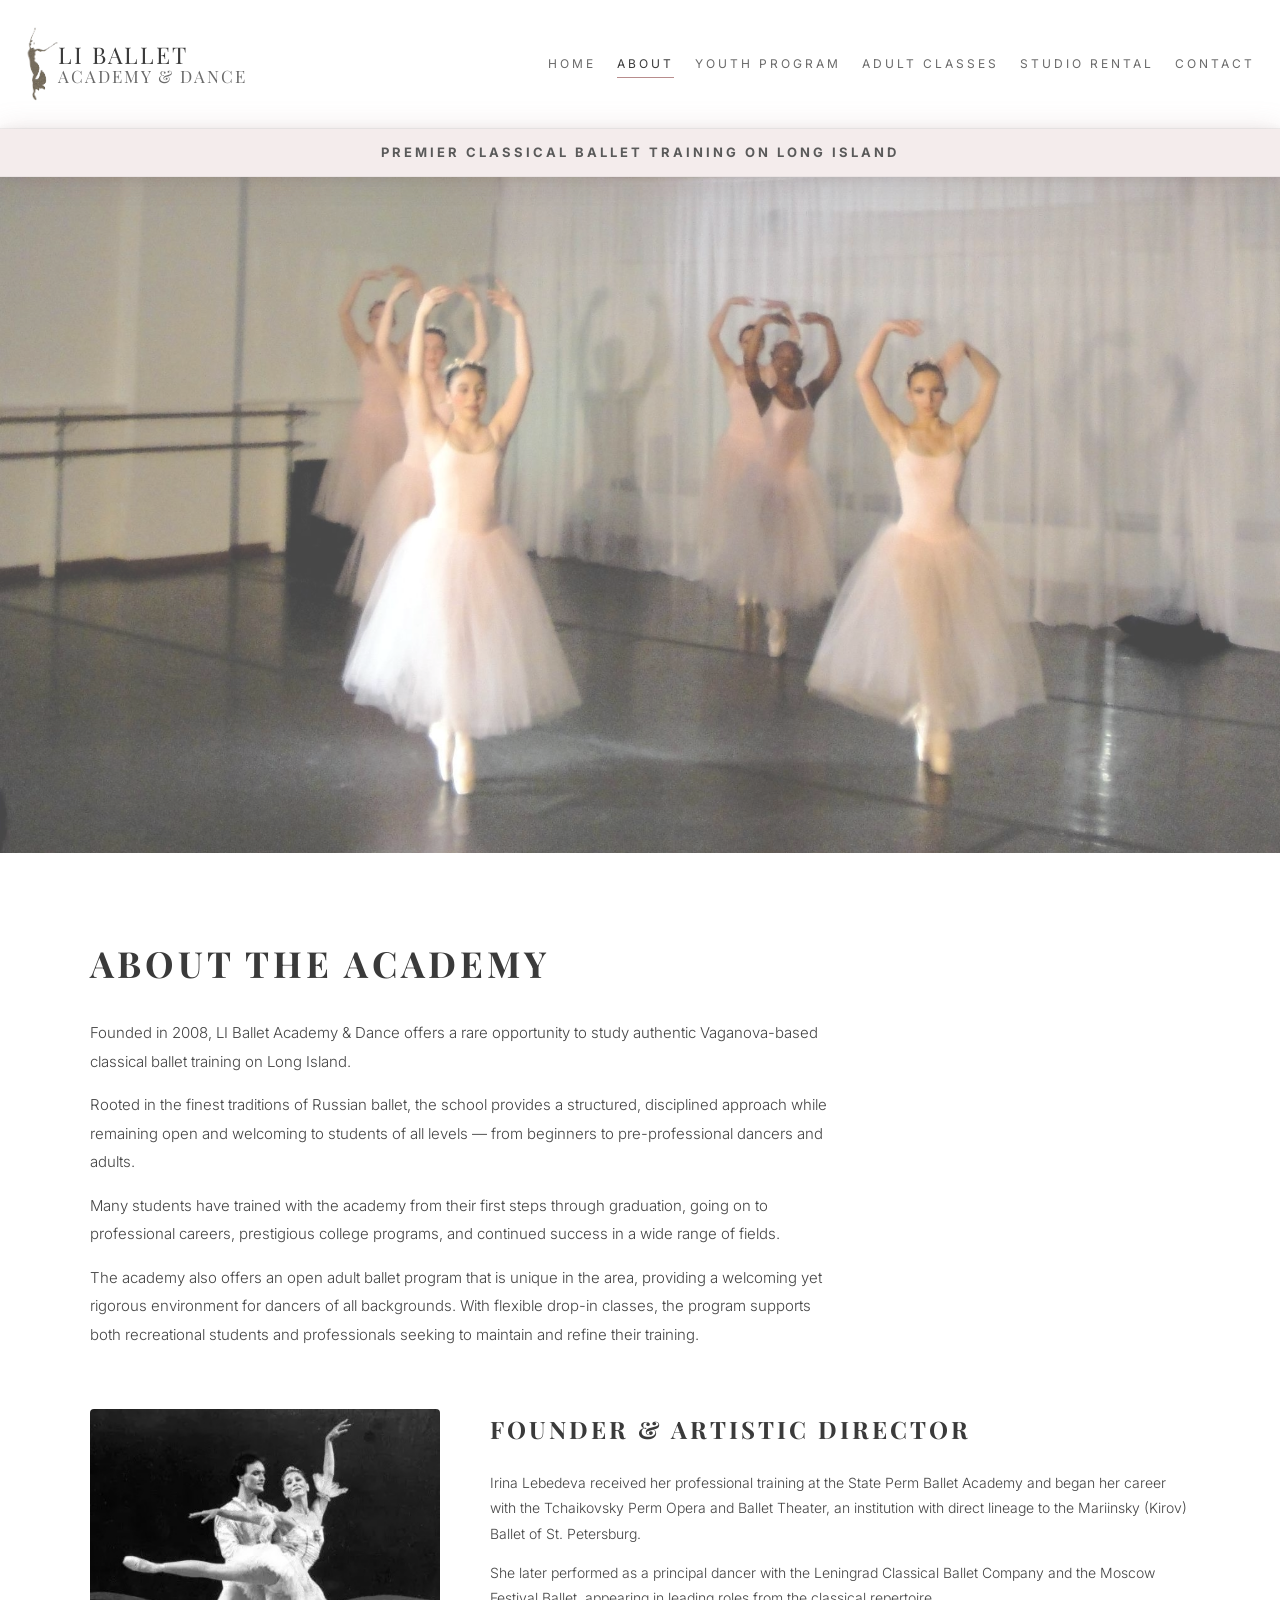
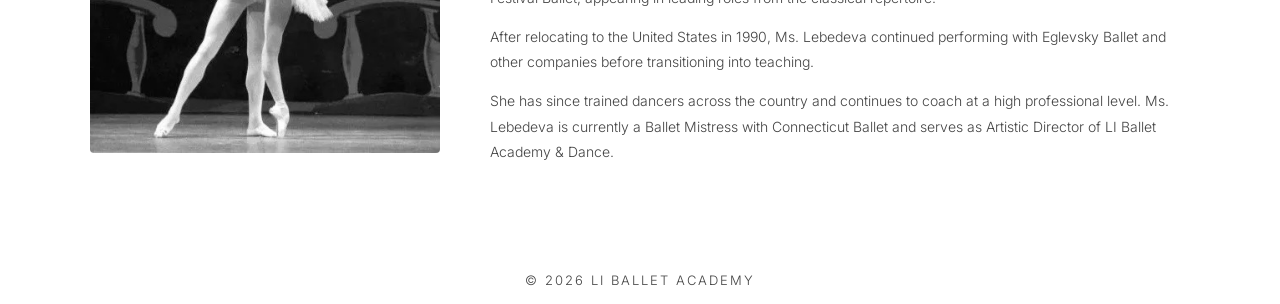
==== about.html @ c04a4043 "Add files via upload" ====
<!DOCTYPE html>
<html lang="en">
<head>
  <meta charset="UTF-8">
  <title>LI Ballet Academy</title>
  <link rel="stylesheet" href="styles.css">

  <link href="https://fonts.googleapis.com/css2?family=Playfair+Display:wght@400;500&family=Inter:wght@300;400;500&display=swap" rel="stylesheet">
</head>

<body>

<header class="main-header">
  <div class="container header-inner">
    
    <div class="header-left">
      <img src="logo2.png" alt="Logo">
      <!-- <span class="site-title">LI Ballet Academy & Dance</span> -->
      <div class="header-left">

      <div class="site-title">
      <span class="line-1">LI Ballet</span>
      <span class="line-2">Academy & Dance</span>
    </div>
</div>
    </div>

    <div class="header-right">
      <a href="index.html" >Home</a>
      <a href="about.html" class="active">About</a>
      <a href="classes.html">Youth Program</a>
      <a href="adults.html">Adult Classes</a>
      <a href="rental.html">Studio Rental</a>
      <a href="contact.html">Contact</a>
    </div>

  </div>
</header>

<section class="info-bar">
  <p>Premier Classical Ballet Training on Long Island</p>
</section>

<section class="hero-image">
  <img src="students3.jpg" alt="LI Ballet Academy">
</section>


<section class="about-section">
  <div class="container">

    <!-- INTRO -->
    <div class="about-intro">
      <h1>About the Academy</h1>

      <p>
        Founded in 2008, LI Ballet Academy & Dance offers a rare opportunity to study
        authentic Vaganova-based classical ballet training on Long Island.
      </p>

      <p>
        Rooted in the finest traditions of Russian ballet, the school provides a structured,
        disciplined approach while remaining open and welcoming to students of all levels —
        from beginners to pre-professional dancers and adults.
      </p>

      <p>
        Many students have trained with the academy from their first steps through graduation,
        going on to professional careers, prestigious college programs, and continued success
        in a wide range of fields.
      </p>

      <p>
        The academy also offers an open adult ballet program that is unique in the area,
        providing a welcoming yet rigorous environment for dancers of all backgrounds.
        With flexible drop-in classes, the program supports both recreational students
        and professionals seeking to maintain and refine their training.
      </p>


    </div>

   

    <!-- FOUNDER -->
    <div class="about-founder">

      <!-- IMAGE FIRST (your request) -->
      <div class="founder-image">
        <img src="Irina2.jpeg" alt="Irina Lebedeva">
      </div>

      <!-- TEXT -->
      <div class="founder-text">
        <h2>Founder & Artistic Director</h2>

        <p>
          Irina Lebedeva received her professional training at the State Perm Ballet Academy
          and began her career with the Tchaikovsky Perm Opera and Ballet Theater, an institution
          with direct lineage to the Mariinsky (Kirov) Ballet of St. Petersburg.
        </p>

        <p>
          She later performed as a principal dancer with the Leningrad Classical Ballet Company
          and the Moscow Festival Ballet, appearing in leading roles from the classical repertoire.
        </p>

        <p>
          After relocating to the United States in 1990, Ms. Lebedeva continued performing with
          Eglevsky Ballet and other companies before transitioning into teaching.
        </p>

        <p>
          She has since trained dancers across the country and continues to coach at a high
          professional level. Ms. Lebedeva is currently a Ballet Mistress with Connecticut Ballet
          and serves as Artistic Director of LI Ballet Academy & Dance.
        </p>
      </div>

    </div>

  </div>
</section>

<footer>
  <p>© 2026 LI Ballet Academy</p>
</footer>

</body>
</html>
---- styles.css ----
/* RESET */
* {
  margin: 0;
  padding: 0;
  box-sizing: border-box;
}

/* BASE */
body {
  font-family: 'Inter', sans-serif;
  background: #ffffff;
  color: #111;
  line-height: 1.7;
}

/* CONTAINER */
.container {
  max-width: 1100px;
  margin: 0 auto;
  padding: 0 0px;
}

/* ================= HEADER ================= */

.main-header {
  width: 100%;
  background: #ffffff;

  border-bottom: 1px solid rgba(0,0,0,0.05);

  box-shadow:
    0 2px 6px rgba(0,0,0,0.03),
    0 8px 20px rgba(0,0,0,0.04);
}

.main-header .container {
  max-width: 100%;
  margin: 0;
}


.header-inner {
  display: flex;
  align-items: center;
  justify-content: space-between;

  /* padding: 16px 16px; */
  padding: 25px 25px;
}

/* LEFT SIDE (logo + title) */
.header-left {
  display: flex;
  align-items: center;
  gap: 0px;
}

.header-left img {
  height: 100px;
  width: auto;
  display: block;
}

.site-title {
  font-family: 'Playfair Display', serif;
  font-size: 24px;
  letter-spacing: 2px;
  text-transform: uppercase;
  color: #3a3a3a;
}

/* RIGHT SIDE (nav links) */
.header-right {
  display: flex;
  gap: 10px;
}

.header-right a {
  text-decoration: none;
  color: #6a6a6a;

  font-size: 12px;
  letter-spacing: 3px;
  text-transform: uppercase;

  position: relative;
  transition: color 0.25s ease;
}

/* underline effect */
.header-right a::after {
  content: "";
  position: absolute;
  left: 0;
  bottom: -4px;

  width: 0%;
  height: 1px;
  background: #b88c8c;

  transition: width 0.3s ease;
}

.header-right a:hover {
  color: #3a3a3a;
}

.header-right a:hover::after {
  width: 100%;
}

.header-right a.active {
  color: #3a3a3a;
}

.header-right a.active::after {
  width: 100%;
}

/* HEADER LEFT (logo + text) */
.header-left {
  display: flex;
  align-items: center;
  gap: 0px;
}

/* LOGO IMAGE */
.header-left img {
  height: 78px;   /* skinny + elegant */
  width: 33px;
  display: block;

  opacity: 0.9;   /* softens it */
  transition: opacity 0.3s ease, transform 0.3s ease;
}

/* subtle hover polish */
.header-left img:hover {
  opacity: 1;
  transform: scale(1.03);
}

/* TITLE
.site-title {
  font-family: 'Playfair Display', serif;
  font-size: 20px;
  letter-spacing: 2px;
  text-transform: uppercase;
  color: #3a3a3a;
} */

/* TITLE WRAPPER */
.site-title {
  display: flex;
  flex-direction: column;
  line-height: 1.1;
}

/* TOP LINE */
.site-title .line-1 {
  font-family: 'Playfair Display', serif;
  font-size: 23px;
  letter-spacing: 2px;
  text-transform: uppercase;
  color: #3a3a3a;
}

/* BOTTOM LINE */
.site-title .line-2 {
  font-family: 'Playfair Display', serif;
  font-size: 17px;
  letter-spacing: 2px;
  text-transform: uppercase;
  color: #6a6a6a;
}
/* ================= INFO BAR ================= */

/* .info-bar {
  width: 100%;
  background: #f4ecec;
  text-align: center;
  padding: 15px 25px;

  border-bottom: 1px solid rgba(0,0,0,0.04);
} */


/* .info-bar {
  width: 100%;
  background: #f4ecec;
  text-align: center;
  padding: 10px 20px;

  border-bottom: 1px solid rgba(0,0,0,0.04);

  box-shadow:
    0 2px 8px rgba(0,0,0,0.06),
    0 0 18px rgba(184, 140, 140, 0.15);

  position: relative;
  z-index: 10;
} */

.info-bar {
  width: 100%;
  background: #f4ecec;
  text-align: center;
  padding: 12px 20px;

  border-bottom: 1px solid rgba(0,0,0,0.04);

  /* enhanced glow + lift */
  box-shadow:
    0 2px 10px rgba(0,0,0,0.07),
    0 0 28px rgba(184, 140, 140, 0.22),
    0 10px 30px rgba(0,0,0,0.04);

  position: relative;
  z-index: 10;
}



.info-bar p {
  font-size: 13px;
  letter-spacing: 3px;
  text-transform: uppercase;
  color: #5a5a5a;
  font-weight: bolder;
}

/* ================= NAV ================= */

.main-nav {
  width: 100%;
  background: #ffffff;

  margin-top: -5px;
  border-top: 1px solid rgba(0,0,0,0.03);

  box-shadow:
    0 2px 6px rgba(0,0,0,0.03),
    0 12px 30px rgba(0,0,0,0.05);
}

/* NAV ROW */
.header-right {
  display: flex;
  justify-content: center;
  gap: 21px;
}
  /* display: flex;
  justify-content: center;
  gap: 50px;
  padding: 16px 16px;
} */


/* NAV LINKS */
.nav-inner a {
  position: relative;
  text-decoration: none;
  color: #6a6a6a;

  font-size: 13px;
  letter-spacing: 3px;
  text-transform: uppercase;

  transition: color 0.25s ease;
}

/* underline */
.nav-inner a::after {
  content: "";
  position: absolute;
  left: 0;
  bottom: -4px;

  width: 0%;
  height: 1px;
  background: #b88c8c;

  transition: width 0.3s ease;
}

.nav-inner a:hover {
  color: #2f2f2f;
}

.nav-inner a:hover::after {
  width: 100%;
}

.nav-inner a.active {
  color: #000;
}

.nav-inner a.active::after {
  width: 100%;
}

/* ================= HERO ================= */

.hero-image {
  width: 100%;
  position: relative; /* ✅ FIX: required for overlays */
  background-color: #f4ecec;
}

.hero-image img {
  width: 100%;
  height: auto;
  display: block;
}

/* 🚨 FIXED OVERLAY (no more half-dark bug) */
/* If you don't want overlay, you can delete this block safely */
.hero-image::after {
  content: "";
  position: absolute;
  top: 0;
  left: 0;
  width: 100%;
  height: 100%;

  background: rgba(255, 255, 255, 0.28); /* subtle only */
  pointer-events: none;
}

/* ================= SECTIONS ================= */

.section {
  max-width: 900px;
  margin: 0 auto;
  padding: 80px 20px;
  text-align: center;
}

.section:nth-of-type(even) {
  background: #f2eeee;
}

.section h2 {
  font-family: 'Playfair Display', serif;
  font-size: 32px;
  margin-bottom: 20px;
}

.section p {
  max-width: 600px;
  margin: 0 auto;
}

/* ================= CARDS ================= */

.cards {
  display: flex;
  justify-content: center;
  flex-wrap: wrap;
  gap: 25px;
  margin-top: 30px;
}

.card {
  width: 230px;
  padding: 30px;
  background: #fff;
  border-radius: 10px;

  text-decoration: none;
  color: #2f2f2f;

  box-shadow: 0 6px 18px rgba(0,0,0,0.05);
  transition: 0.25s ease;
}

.card:hover {
  transform: translateY(-5px);
}

/* ================= ABOUT HERO ================= */

.about-hero img {
  width: 100%;
  height: auto;
  display: block;
}

/* ================= ABOUT SECTION ================= */

.about-section {
  padding: 80px 20px;
}

/* INTRO TEXT */
.about-intro {
  max-width: 750px;
  margin-bottom: 40px;
}

.about-intro h1 {
  font-family: 'Playfair Display', serif;
  font-size: 36px;
  letter-spacing: 4px;
  text-transform: uppercase;
  margin-bottom: 25px;
  color: #3a3a3a;
}

.about-intro p {
  font-size: 15px;
  line-height: 1.9;
  margin-bottom: 15px;
  color: #444;
}

/* ================= BREAK IMAGE ================= */

.about-break-image {
  margin: 40px 0;
}


  /* ================= ABOUT HERO ================= */

.about-hero img {
  width: 100%;
  height: auto;
  display: block;
}

/* ================= ABOUT SECTION ================= */

.about-section {
  padding: 80px 20px;
}

/* INTRO TEXT */
.about-intro {
  max-width: 750px;
  margin-bottom: 40px;
}

.about-intro h1 {
  font-family: 'Playfair Display', serif;
  font-size: 36px;
  letter-spacing: 4px;
  text-transform: uppercase;
  margin-bottom: 25px;
  color: #3a3a3a;
}

.about-intro p {
  font-size: 15px;
  line-height: 1.9;
  margin-bottom: 15px;
  color: #444;
}

/* ================= BREAK IMAGE ================= */

.about-break-image {
  margin: 60px 0;
}

.about-break-image img {
  width: 100%;
  max-width: 700px; /* keeps it elegant */
  display: block;
  margin: 0 auto;
  border-radius: 4px;
  transition: opacity 0.3s ease;
}

/* hover softness */
.about-break-image img:hover {
  opacity: 0.9;
}

/* ================= FOUNDER ================= */

.about-founder {
  display: flex;
  gap: 50px;
  align-items: flex-start;
  margin-top: 60px;
  flex-wrap: wrap;
}

/* IMAGE */
.founder-image {
  width: 350px;
  flex-shrink: 0;
}

.founder-image img {
  width: 100%;
  display: block;
  border-radius: 4px;
  transition: opacity 0.3s ease;
}

.founder-image img:hover {
  opacity: 0.9;
}

/* TEXT */
.founder-text {
  flex: 1;
  min-width: 260px;
}

.founder-text h2 {
  font-family: 'Playfair Display', serif;
  font-size: 24px;
  letter-spacing: 3px;
  text-transform: uppercase;
  margin-bottom: 20px;
  color: #3a3a3a;
}

.founder-text p {
  font-size: 14px;
  line-height: 1.8;
  margin-bottom: 14px;
  color: #444;
}

/* ================= CLASSES PAGE ================= */

.page-section {
  padding: 80px 0;
  text-align: center;
}

.page-section.alt {
  background: #f6f2f2;
}

/* TITLE */
.section-title {
  font-family: 'Playfair Display', serif;
  font-size: 28px;
  letter-spacing: 3px;
  text-transform: uppercase;
  margin-bottom: 19px;
  color: #333;
  text-align: center;
}

/* INTRO TEXT */
.section-intro {
  max-width: 650px;
  margin: 0 auto 14px auto;
  font-size: 14px;
  line-height: 1.8;
  color: #555;
}

.download-grid {
  display: flex;
  justify-content: center;
  flex-wrap: wrap;
  gap: 18px;
  margin: 35px 0 50px 0;
  padding: 10px;
}

/* BUTTON STYLE */
.download-card {
  display: inline-block;
  width: 220px;

  padding: 18px 20px;
  text-align: center;

  background: #ffffff;
  border: 1px solid rgba(0,0,0,0.08);
  border-radius: 6px;

  text-decoration: none;

  font-family: 'Inter', sans-serif;
  font-size: 12px;
  letter-spacing: 3px;
  text-transform: uppercase;

  color: #444;

  box-shadow: 0 6px 18px rgba(0,0,0,0.04);

  transition: all 0.25s ease;
}

/* HOVER EFFECT (elegant lift) */
.download-card:hover {
  transform: translateY(-5px);
  border-color: rgba(184, 140, 140, 0.5);
  box-shadow: 0 10px 24px rgba(0,0,0,0.08);
  color: #2f2f2f;
}

/* optional subtle click feel */
.download-card:active {
  transform: translateY(-2px);
}

/* ================= INFO BOX ================= */

.info-box {
  display: inline-block;
  background: #ffffff;
  padding: 25px 30px;
  border-radius: 8px;

  box-shadow: 0 6px 18px rgba(0,0,0,0.05);

  margin-bottom: 25px;
  text-align: left;
}

.info-box p {
  font-size: 14px;
  margin-bottom: 8px;
  color: #444;
}

.info-box p:last-child {
  margin-bottom: 0;
}

/* ================= NOTE ================= */

.note {
  font-size: 14px;
  color: #666;
  max-width: 600px;
  margin: 0 auto;
  line-height: 1.7;
}

/* added */

/* ADDITIONAL TEXT UNDER INTRO */
.section-text {
  max-width: 650px;
  margin: 0 auto 14px auto;
  font-size: 14px;
  line-height: 1.8;
  color: #555;
}

/* ================= ACADEMY IMAGES ================= */

/* ================= ACADEMY IMAGES ================= */

.academy-images {
  display: flex;
  gap: 24px;
  margin: 45px 0;
  justify-content: center;
  flex-wrap: wrap;
}

.academy-images img {
  width: 300px;          /* BIGGER */
  max-width: 100%;
  height: auto;          /* ✅ no cropping */
  object-fit: contain;   /* shows full image */

  border-radius: 4px;

  opacity: 0.85;
  transition: all 0.3s ease;
}

.academy-images img:hover {
  opacity: 0.95;
  transform: translateY(-3px);
}

/* ================= PRIVATE LESSONS ================= */

.private-section {
  max-width: 650px;
  margin: 60px auto 20px auto;
  text-align: left;
}

.sub-title {
  font-family: 'Playfair Display', serif;
  font-size: 20px;
  letter-spacing: 3px;
  text-transform: uppercase;
  margin-bottom: 18px;
  color: #3a3a3a;
}

.private-section p {
  font-size: 14px;
  line-height: 1.8;
  margin-bottom: 14px;
  color: #444;
}
/* ================= SINGLE ACADEMY IMAGE ================= */

/* .academy-image-single {
  max-width: 500px;
  margin: 50px auto;
}

.academy-image-single img {
  width: 100%;
  height: auto;
  display: block;

  border-radius: 4px;

  opacity: 0.85; /* softens quality 
  transition: all 0.3s ease;
}

/* subtle hover polish 
.academy-image-single img:hover {
  opacity: 0.75;
  transform: scale(1.01);
} */
/* .academy-images {
  display: flex;
  gap: 18px;
  margin: 40px 0;
  flex-wrap: wrap;
  justify-content: center;
}

.academy-images img {
  width: 240px;
  height: 260px;
  object-fit: cover;

  border-radius: 4px;

  opacity: 0.75; /* key for lower quality images 
  transition: all 0.3s ease;
}

/* hover polish 
.academy-images img:hover {
  opacity: 0.95;
  transform: translateY(-3px);
} */



/* ================= ANNOUNCEMENT ================= */

.announcement-box {
  margin: 40px auto;
  padding: 16px 20px;
  max-width: 600px;

  background: #f4ecec;
  border-left: 3px solid #b88c8c;

  font-size: 14px;
  letter-spacing: 2px;
  text-transform: uppercase;
  color: #5a5a5a;
}
/* ================= STUDIO RENTAL ================= */

.rental-section {
  padding: 80px 20px;
}

/* TITLE */
.rental-title {
  font-family: 'Playfair Display', serif;
  font-size: 36px;
  letter-spacing: 4px;
  text-transform: uppercase;
  margin-bottom: 30px;
  color: #3a3a3a;
}

/* TEXT */
.rental-text {
  max-width: 750px;
  margin-bottom: 50px;
}

.rental-text h2 {
  font-family: 'Playfair Display', serif;
  font-size: 24px;
  letter-spacing: 3px;
  text-transform: uppercase;
  margin-bottom: 20px;
  color: #3a3a3a;
}

.rental-text p {
  font-size: 15px;
  line-height: 1.9;
  margin-bottom: 15px;
  color: #444;
}

/* IMAGES */
.rental-images {
  display: flex;
  gap: 20px;
  margin-bottom: 50px;
}

.rental-images img {
  width: 40%;
  display: block;
  border-radius: 4px;
}

.rental-images img:hover {
  opacity: 0.85;
}

/* PRICING */
.rental-pricing {
  max-width: 500px;
  padding-top: 40px;
  border-top: 1px solid rgba(0,0,0,0.1);
}

.rental-pricing p {
  font-size: 14px;
  line-height: 1.8;
  color: #444;
}

.rental-pricing strong {
  font-size: 16px;
  color: #2f2f2f;
}

/* ================= RENTAL FORM ================= */

.rental-form {
  margin-top: 80px;
  max-width: 700px;
}

/* TITLE */
.rental-form h2 {
  font-family: 'Playfair Display', serif;
  font-size: 24px;
  letter-spacing: 3px;
  text-transform: uppercase;
  margin-bottom: 25px;
  color: #3a3a3a;
}

/* FORM LAYOUT */
.rental-form form {
  display: flex;
  flex-direction: column;
  gap: 18px;
}

/* ROWS */
.form-row {
  display: flex;
  gap: 16px;
}

.form-row input {
  flex: 1;
}

/* INPUTS */
.rental-form input,
.rental-form textarea {
  width: 100%;
  padding: 12px 14px;

  border: 1px solid rgba(0,0,0,0.1);
  border-radius: 4px;

  font-family: 'Inter', sans-serif;
  font-size: 13px;

  transition: all 0.25s ease;
}

/* TEXTAREA */
.rental-form textarea {
  min-height: 120px;
  resize: vertical;
}

/* FOCUS EFFECT */
.rental-form input:focus,
.rental-form textarea:focus {
  outline: none;
  border-color: #b88c8c;
  box-shadow: 0 0 0 2px rgba(184,140,140,0.15);
}

/* BUTTON */
.rental-form button {
  align-self: flex-start;

  padding: 12px 24px;
  border: none;
  border-radius: 3px;

  background: #b88c8c;
  color: white;

  font-size: 12px;
  letter-spacing: 2px;
  text-transform: uppercase;

  cursor: pointer;
  transition: all 0.25s ease;
}

.rental-form button:hover {
  background: #a37474;
}

/* NOTE */
.form-note {
  margin-top: 20px;
  margin-bottom: 0px;
  padding-bottom: 0px;
  font-size: 14px;
  color: #666;
}


/* ================= CONTACT SECTION ================= */

.contact-section {
  padding: 80px 20px;
  background: #ffffff;
}

/* LAYOUT */
.contact-container {
  max-width: 1100px;
  margin: 0 auto;

  display: flex;
  gap: 50px;
  align-items: center;
  justify-content: space-between;
}

/* FORM SIDE */
.contact-form {
  flex: 1;
}

.contact-form h2 {
  font-family: 'Playfair Display', serif;
  font-size: 28px;
  letter-spacing: 3px;
  text-transform: uppercase;
  margin-bottom: 30px;
  color: #3a3a3a;
}

/* FORM INPUTS */
form {
  display: flex;
  flex-direction: column;
  gap: 15px;
}

.form-row {
  display: flex;
  gap: 15px;
}

input,
textarea {
  width: 100%;
  padding: 12px;

  border: 1px solid rgba(0,0,0,0.1);
  background: #fafafa;

  font-family: 'Inter', sans-serif;
  font-size: 13px;

  outline: none;
  transition: 0.2s ease;
}

/* focus effect */
input:focus,
textarea:focus {
  border-color: #b88c8c;
  background: #fff;
}

/* textarea sizing */
textarea {
  min-height: 120px;
  resize: none;
}

/* BUTTON */
button {
  margin-top: 10px;
  padding: 12px;

  background: #b88c8c;
  color: white;

  border: none;
  cursor: pointer;

  letter-spacing: 2px;
  text-transform: uppercase;
  font-size: 12px;

  transition: 0.25s ease;
}

button:hover {
  background: #a37474;
}

/* IMAGE SIDE */
.contact-image {
  flex: 1;
}

.contact-image img {
  width: 100%;
  border-radius: 6px;
  opacity: .9 ;
}

/* INFO BAR BELOW */
.contact-info {
  margin-top: 60px;
  text-align: center;
}

.contact-info p {
  font-size: 15px;
  letter-spacing: 2px;
  margin-bottom: 0px;
  color: #555;
}
/* ================= FOOTER ================= */

footer {
  max-width: 1100px;
  margin: 10px auto;
  padding: 5px;
  text-align: center;

  font-size: 10px;
  letter-spacing: 2px;
  text-transform: uppercase;
  color: #777;
}

/* ================= TEXT ================= */

p {
  font-size: 13px;
  line-height: 1.8;
  font-weight: 300;
  color: #444;
}

/* ================= CENTER ACADEMY SECTION ONLY ================= */

footer p {
  margin: 0;
  line-height: 1.2;
}
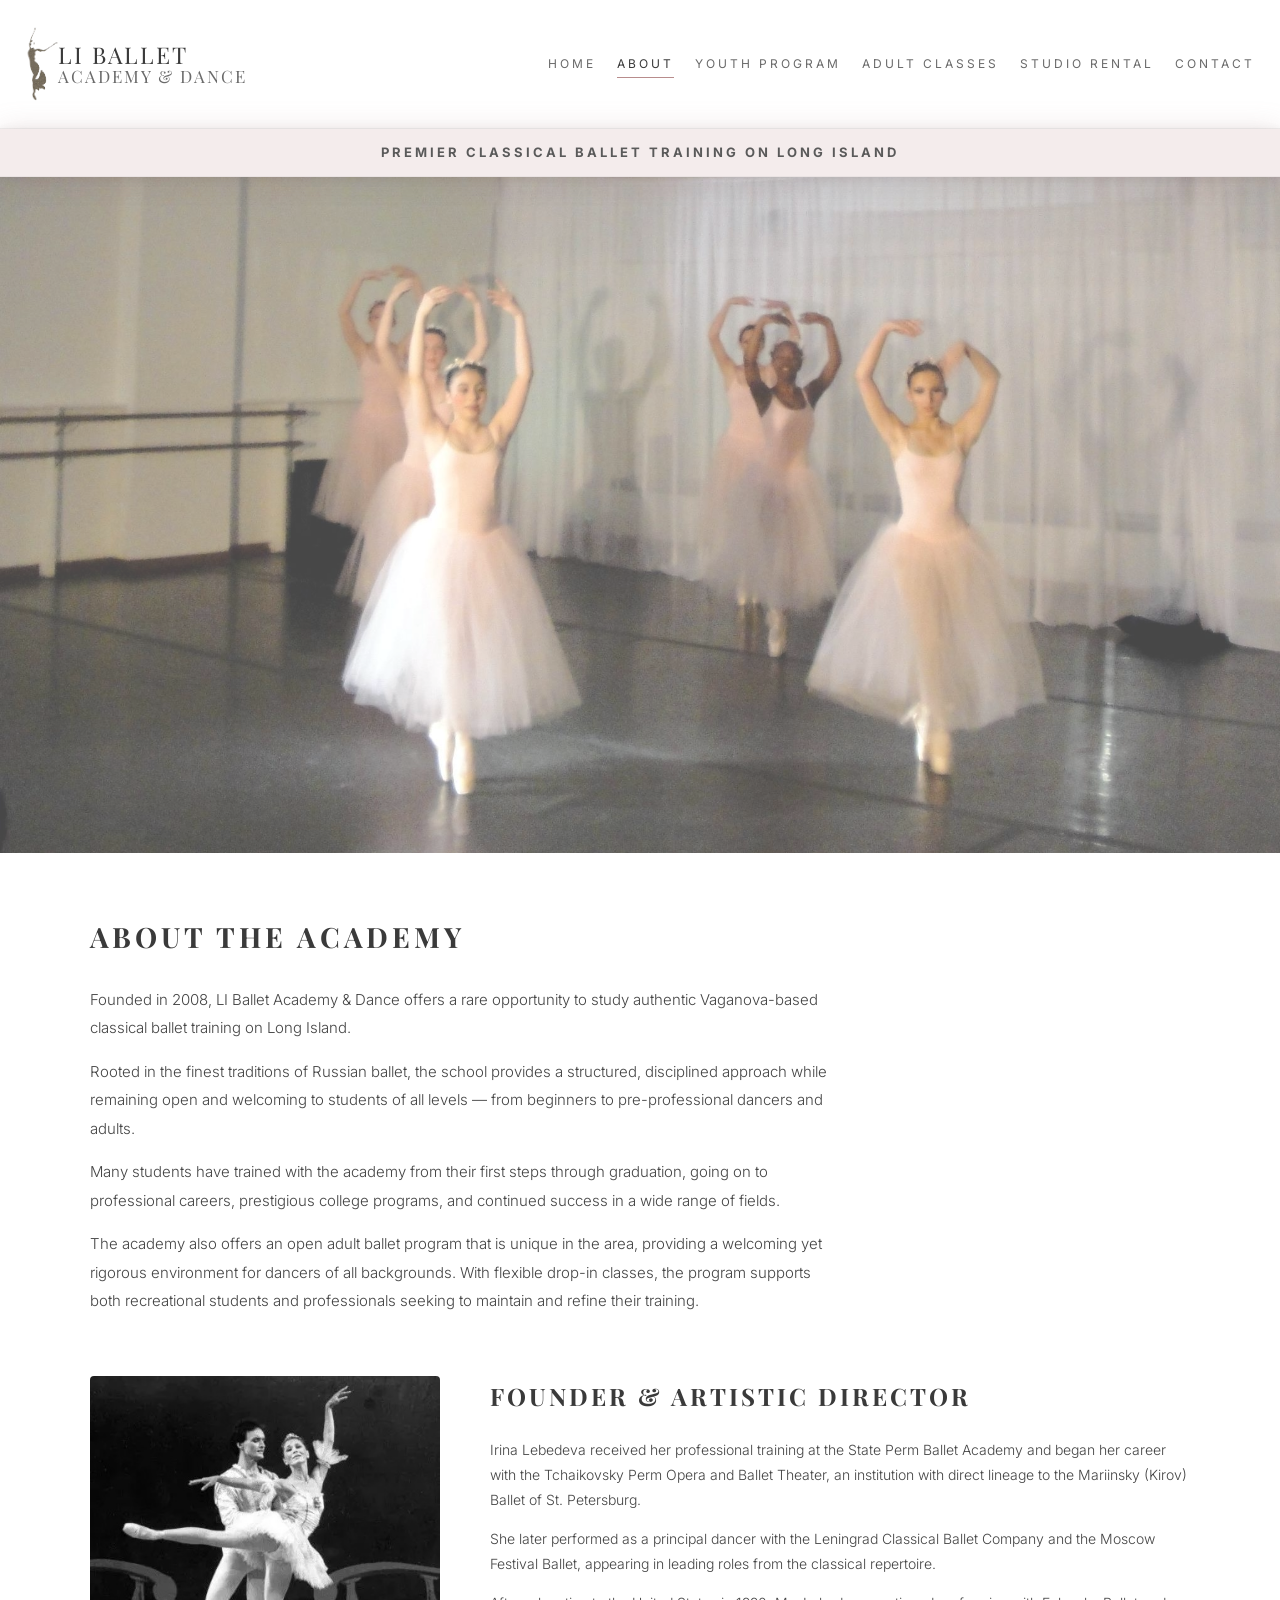
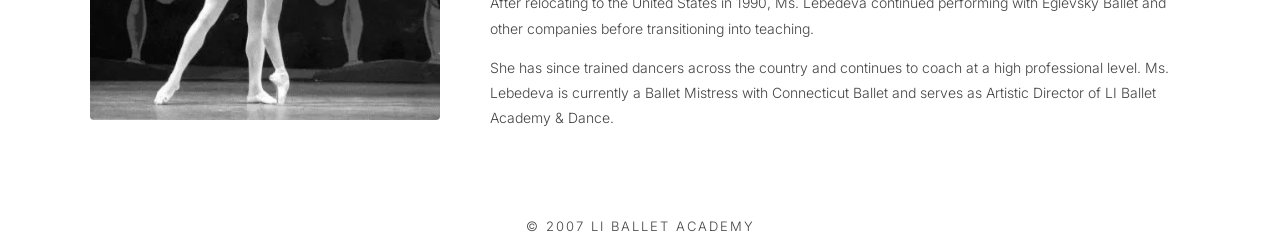
==== commit 5780300b: "email" ====
--- a/about.html
+++ b/about.html
@@ -2,6 +2,7 @@
 <html lang="en">
 <head>
   <meta charset="UTF-8">
+  <meta name="viewport" content="width=device-width, initial-scale=1.0">
   <title>LI Ballet Academy</title>
   <link rel="stylesheet" href="styles.css">
 
@@ -123,7 +124,7 @@
 </section>
 
 <footer>
-  <p>© 2026 LI Ballet Academy</p>
+  <p>© 2007 LI Ballet Academy</p>
 </footer>
 
 </body>
--- a/styles.css
+++ b/styles.css
@@ -256,7 +256,7 @@
 } */
 
 
-/* NAV LINKS */
+/* NAV LINKS
 .nav-inner a {
   position: relative;
   text-decoration: none;
@@ -267,7 +267,7 @@
   text-transform: uppercase;
 
   transition: color 0.25s ease;
-}
+} */
 
 /* underline */
 .nav-inner a::after {
@@ -400,7 +400,7 @@
 
 .about-intro h1 {
   font-family: 'Playfair Display', serif;
-  font-size: 36px;
+  font-size: 28px;
   letter-spacing: 4px;
   text-transform: uppercase;
   margin-bottom: 25px;
@@ -432,7 +432,7 @@
 /* ================= ABOUT SECTION ================= */
 
 .about-section {
-  padding: 80px 20px;
+  padding: 60px 20px;
 }
 
 /* INTRO TEXT */
@@ -443,7 +443,7 @@
 
 .about-intro h1 {
   font-family: 'Playfair Display', serif;
-  font-size: 36px;
+  font-size: 28px;
   letter-spacing: 4px;
   text-transform: uppercase;
   margin-bottom: 25px;
@@ -529,7 +529,8 @@
 /* ================= CLASSES PAGE ================= */
 
 .page-section {
-  padding: 80px 0;
+  padding: 60px 0;
+
   text-align: center;
 }
 
@@ -770,13 +771,13 @@
 /* ================= STUDIO RENTAL ================= */
 
 .rental-section {
-  padding: 80px 20px;
+  padding: 60px 20px;
 }
 
 /* TITLE */
 .rental-title {
   font-family: 'Playfair Display', serif;
-  font-size: 36px;
+  font-size: 28px;
   letter-spacing: 4px;
   text-transform: uppercase;
   margin-bottom: 30px;
@@ -791,7 +792,7 @@
 
 .rental-text h2 {
   font-family: 'Playfair Display', serif;
-  font-size: 24px;
+  font-size: 22px;
   letter-spacing: 3px;
   text-transform: uppercase;
   margin-bottom: 20px;
@@ -1061,7 +1062,7 @@
   padding: 5px;
   text-align: center;
 
-  font-size: 10px;
+  font-size: 12px;
   letter-spacing: 2px;
   text-transform: uppercase;
   color: #777;
@@ -1081,4 +1082,160 @@
 footer p {
   margin: 0;
   line-height: 1.2;
-}+}
+
+/* ================= MOBILE NAV FIX ================= */
+@media (max-width: 768px) {
+
+  /* compact header */
+  .header-inner {
+    flex-direction: column;
+    align-items: center;
+    text-align: center;
+    padding: 12px 15px;
+    gap: 8px;
+  }
+
+  /* smaller logo */
+  .header-left img {
+    height: 55px;
+    width: auto;
+  }
+
+  /* tighter title */
+  .site-title .line-1 {
+    font-size: 18px;
+    letter-spacing: 1.5px;
+  }
+
+  .site-title .line-2 {
+    font-size: 13px;
+    letter-spacing: 1.5px;
+  }
+
+  /* nav clean + compact */
+  .header-right {
+    display: flex;
+    justify-content: center;
+    flex-wrap: wrap;
+    gap: 12px;
+    width: 100%;
+    margin-top: 5px;
+  }
+
+  .header-right a {
+    font-size: 11px;
+    letter-spacing: 1.2px;
+    white-space: nowrap;
+  }
+ 
+
+  /* ================= HERO IMAGE FIX ================= */
+ /* ================= HERO FIX (IMPORTANT) ================= */
+  .hero-image {
+    margin-bottom: 10px;
+  }
+
+  .hero-image img {
+    width: 100%;
+    height: 45vh;        /* makes it feel like a true hero */
+    object-fit: cover;   /* fills space nicely */
+    display: block;
+  }
+
+  /* ================= REDUCE VERTICAL SPACING ================= */
+
+  .page-section {
+    padding: 45px 15px;   /* was 80px → too large */
+  }
+
+  .section-title {
+    margin-bottom: 10px;
+  }
+
+  .section-intro,
+  .section-text {
+    margin-bottom: 10px;
+  }
+
+  /* ================= IMAGE BLOCK SPACING ================= */
+
+  .academy-images {
+    margin: 25px 0;      /* was 45px */
+    gap: 12px;
+  }
+
+  /* ================= PRIVATE / OTHER SECTIONS ================= */
+
+  .private-section {
+    margin: 30px auto 10px auto;
+  }
+
+  .announcement-box {
+    margin: 25px auto;
+  }
+
+
+  /* ================= HEADINGS FIX ================= */
+  .section-title,
+  .rental-title,
+  .about-intro h1,
+  .contact-form h2 {
+    font-size: 22px;      /* was too large */
+    letter-spacing: 2px;
+  }
+
+  .sub-title {
+    font-size: 18px;
+    letter-spacing: 2px;
+  }
+
+
+  /* ================= CONTACT LAYOUT FIX ================= */
+  .contact-container {
+    flex-direction: column;   /* stack instead of side-by-side */
+    gap: 25px;
+  }
+
+  .contact-image {
+    width: 100%;
+  }
+
+  .contact-form {
+    width: 100%;
+  }
+
+  input,
+  textarea {
+    font-size: 14px;  /* prevents tiny inputs */
+  }
+
+  /* ================= MAKE BUTTONS EASIER ON MOBILE ================= */
+  button {
+    width: 100%;
+    max-width: 250px;
+  }
+  
+
+  /* ================= HERO IMAGES HIDE (SPECIFIC PAGES) ================= */
+  /* add a body class or page-specific hook if needed */
+
+  /* OPTION A: if you add page-specific body classes (BEST WAY) */
+  body.classes-page .hero-image,
+  body.rental-page .hero-image {
+    display: none
+  }
+
+  /* ================= RENTAL IMAGES FIX ================= */
+  .rental-images {
+    flex-direction: column;   /* stack vertically */
+    gap: 15px;
+    align-items: center;
+  }
+
+  .rental-images img {
+    width: 90%;              /* make them bigger */
+    max-width: 500px;
+  }
+}
+
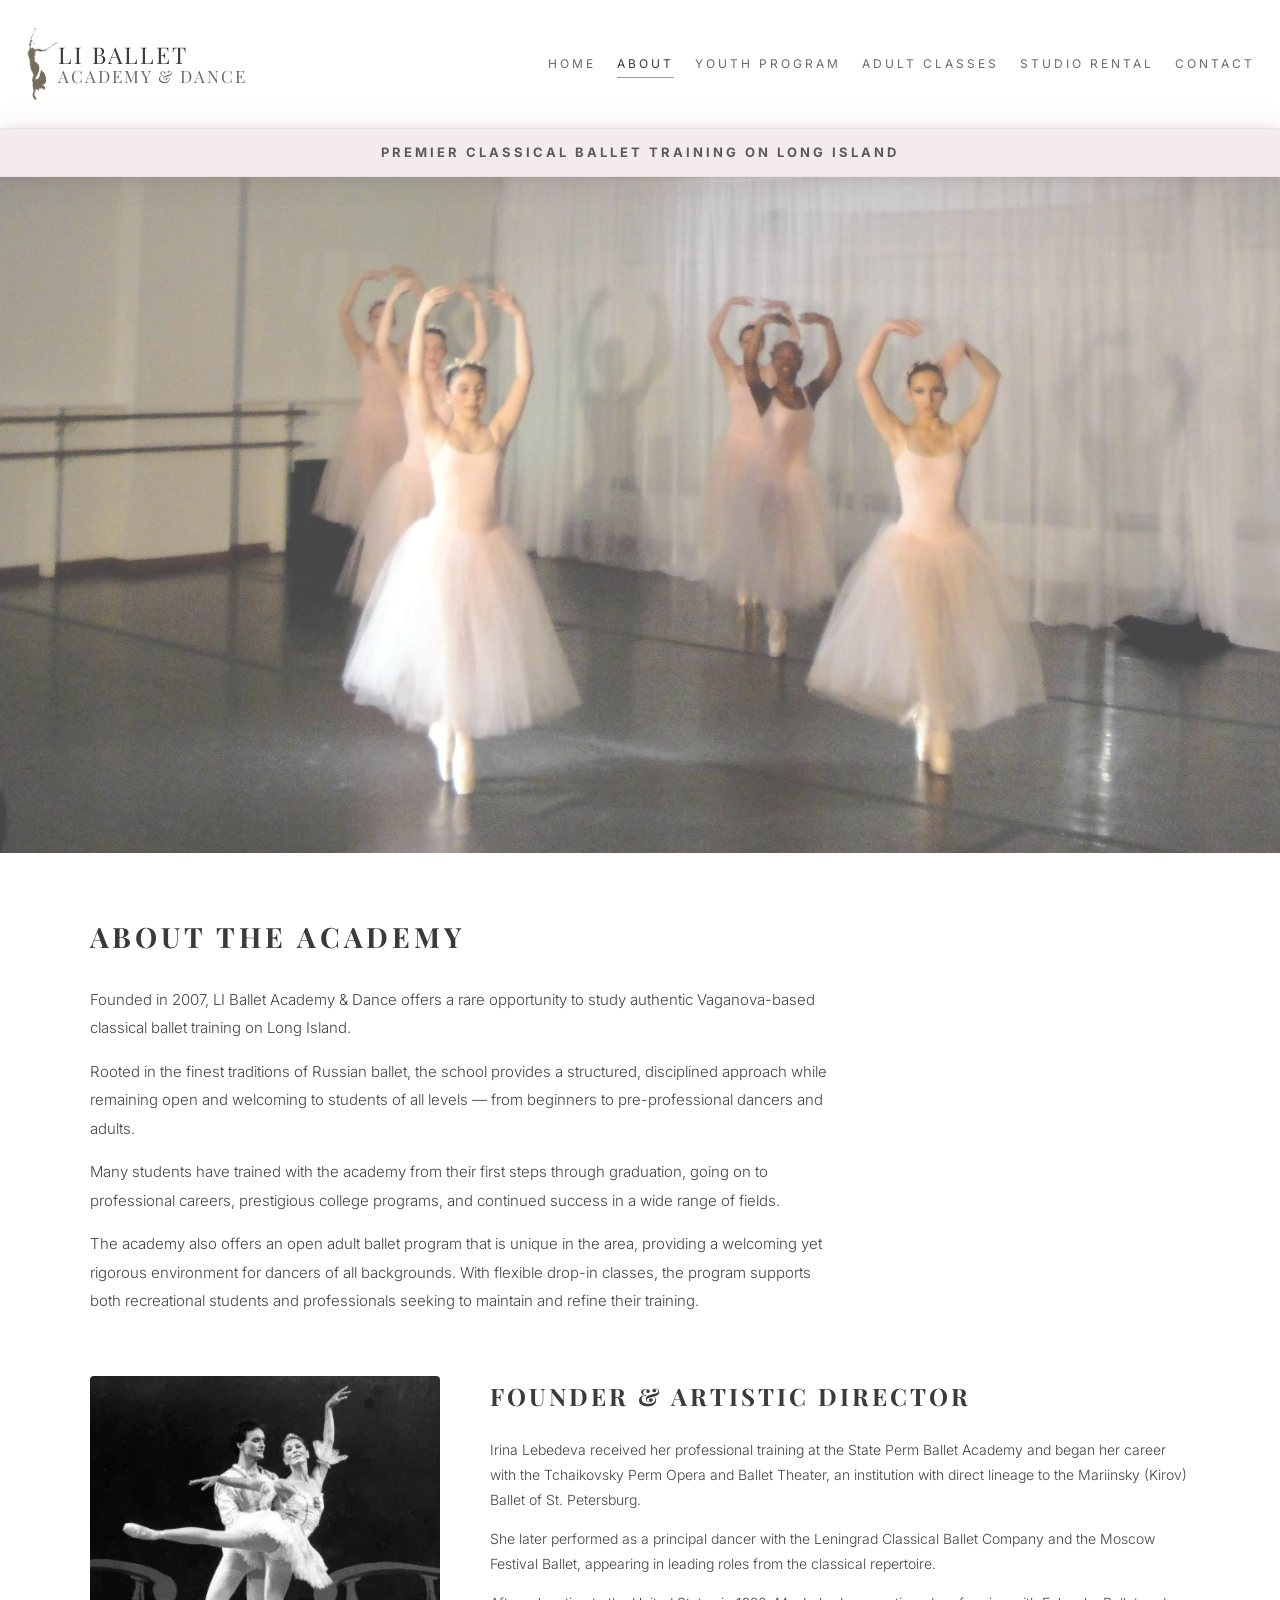
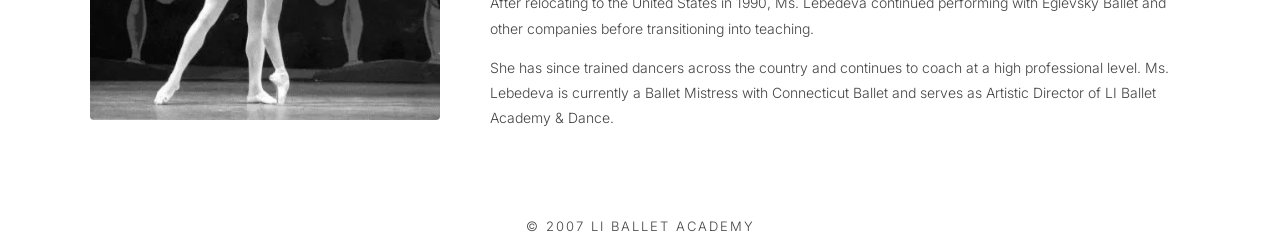
==== commit 8414fb43: "year" ====
--- a/about.html
+++ b/about.html
@@ -55,7 +55,7 @@
       <h1>About the Academy</h1>
 
       <p>
-        Founded in 2008, LI Ballet Academy & Dance offers a rare opportunity to study
+        Founded in 2007, LI Ballet Academy & Dance offers a rare opportunity to study
         authentic Vaganova-based classical ballet training on Long Island.
       </p>
 
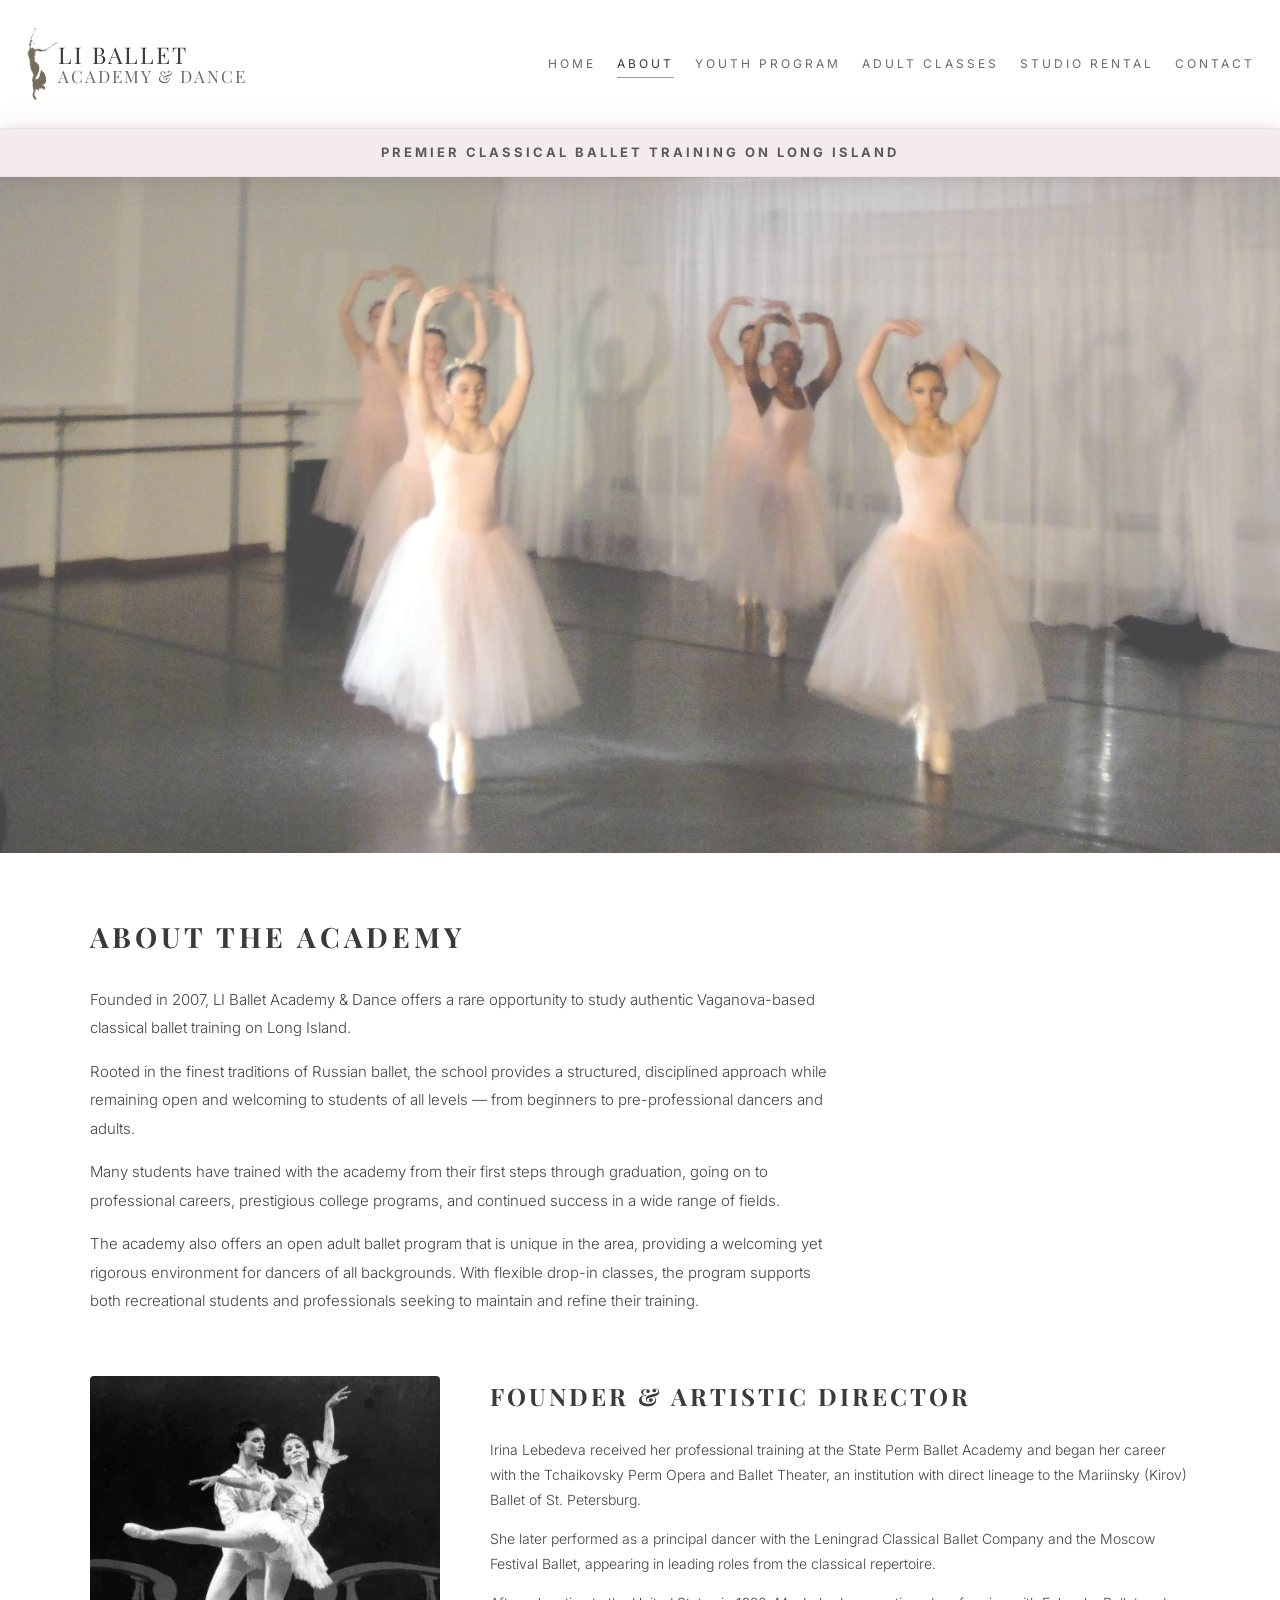
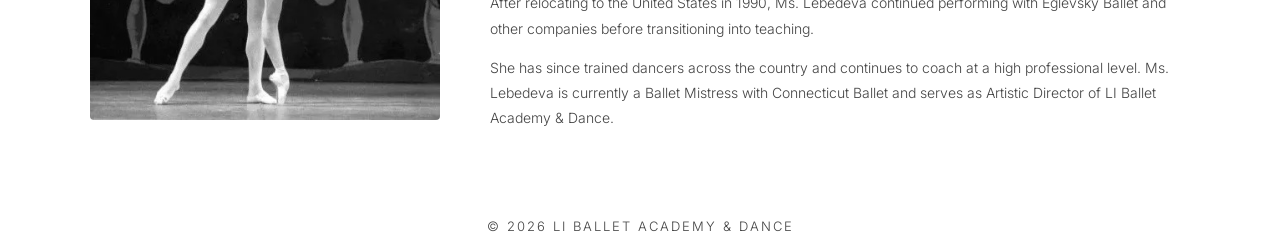
==== commit f778e48d: "footer" ====
--- a/about.html
+++ b/about.html
@@ -124,7 +124,7 @@
 </section>
 
 <footer>
-  <p>© 2007 LI Ballet Academy</p>
+  <p>© 2026 LI Ballet Academy & Dance</p>
 </footer>
 
 </body>
